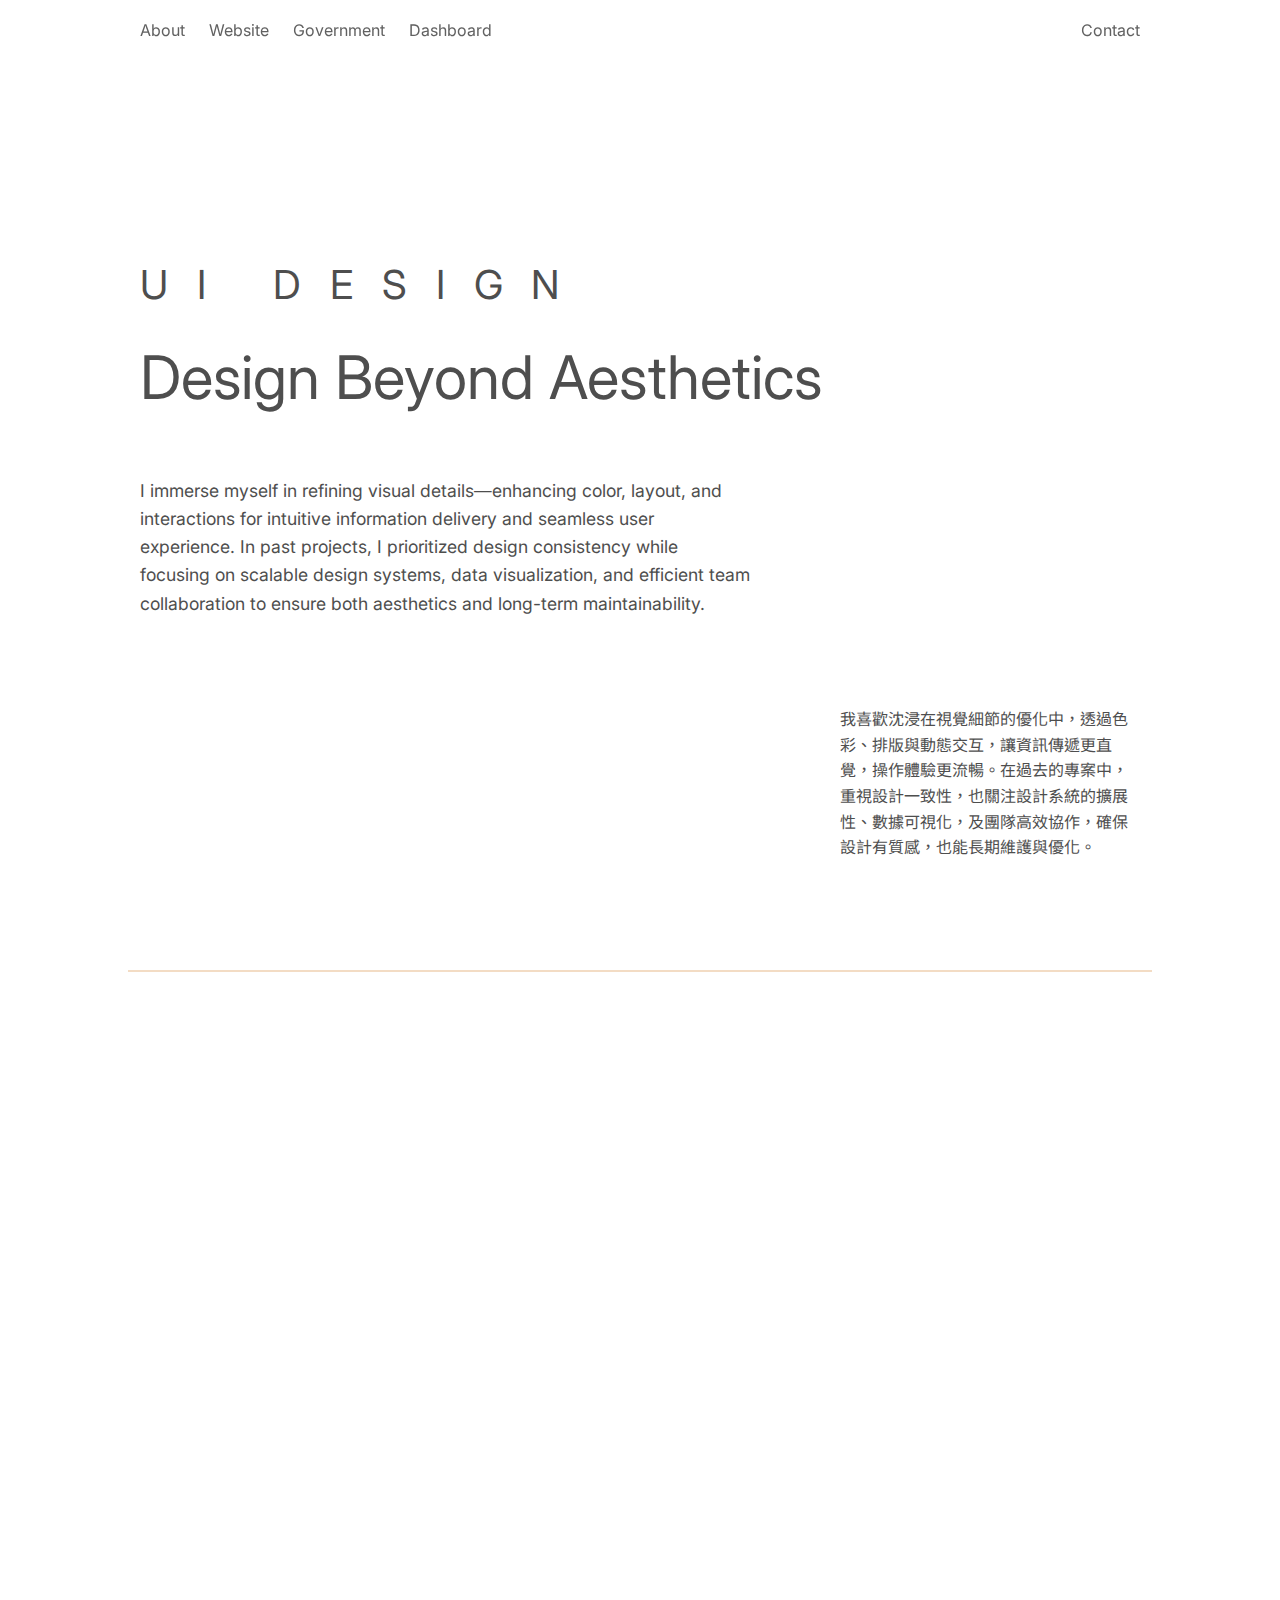
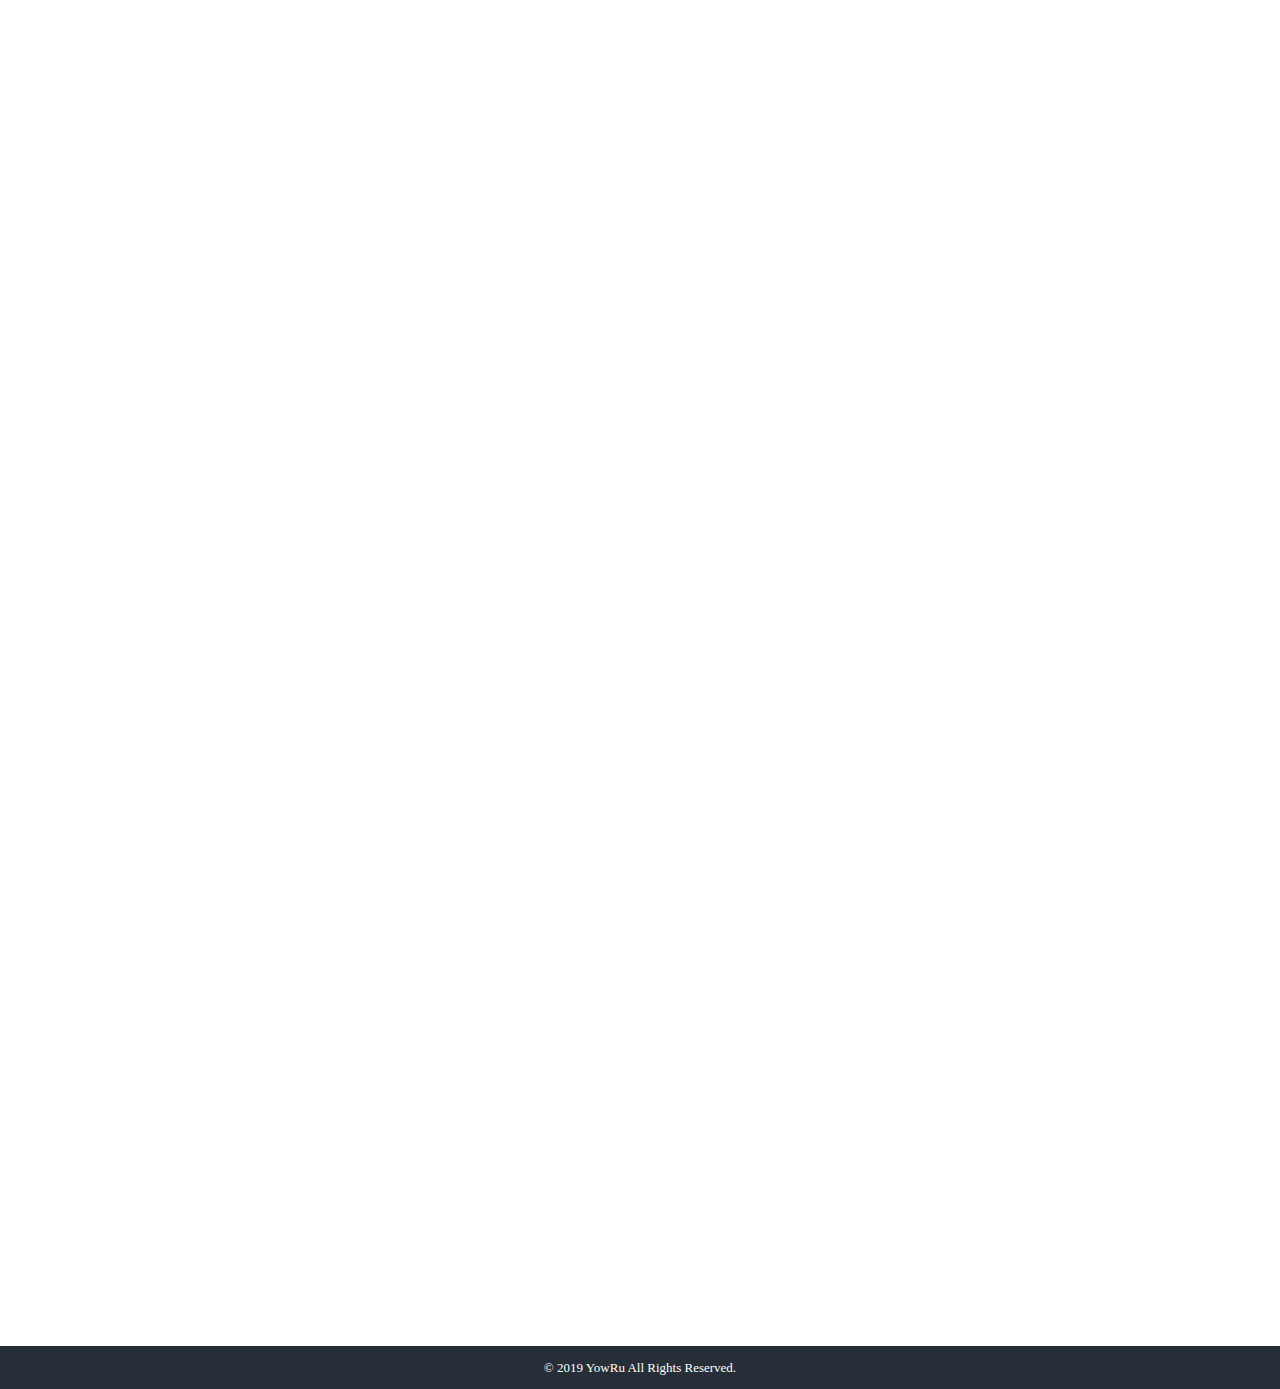
==== index.html @ 070c3e2a "Add files via upload" ====
<!DOCTYPE html>
<html lang="en">
<head>
    <meta charset="UTF-8">
    <meta name="viewport" content="width=device-width, minimum-scale=1.0, maximum-scale=1.0, user-scalable=no" />
    <meta name="description" content="設計不只是美感，而是體驗的延伸。專注UIUX設計、資訊視覺化與設計系統，透過細節打造沉穩而靈活的數位體驗。" />
    <script src="js/jquery-1.8.3.min.js"></script>
    <script src="js/loading.js"></script>
    <script src="js/aos/dist/aos.js"></script>
    <link rel="preconnect" href="https://fonts.googleapis.com">
    <link rel="preconnect" href="https://fonts.gstatic.com" crossorigin>
    <link href="https://fonts.googleapis.com/css2?family=Inter:ital,opsz,wght@0,14..32,100..900;1,14..32,100..900&display=swap" rel="stylesheet">
    <link href="https://fonts.googleapis.com/css2?family=Inter:ital,opsz,wght@0,14..32,100..900;1,14..32,100..900&family=Noto+Sans+TC:wght@100..900&family=Noto+Sans:ital,wght@0,100..900;1,100..900&display=swap" rel="stylesheet">
    <link rel="shortcut icon" href="img/favicon.ico" type="image/x-icon" />
    <link rel="stylesheet" href="js/aos/dist/aos.css" type="text/css">
    <link rel="stylesheet" href="css/layout.css" type="text/css">
    <title>YowRu's Collection</title>
</head>
<body>
    <header></header>
    <div id="main">
        <div id="about">
            <div class="en">
                <div class="top">
                    <p class="width top" data-aos="fade-right">UI DESIGN</p>
                    <p class="title"data-aos="fade-right" data-aos-delay="500">Design Beyond Aesthetics</p>
                </div>
                <p class="text"data-aos="fade-right" data-aos-delay="1000">I immerse myself in refining visual details—enhancing color, layout, and interactions for intuitive information delivery and seamless user experience. In past projects, I prioritized design consistency while focusing on scalable design systems, data visualization, and efficient team collaboration to ensure both aesthetics and long-term maintainability.</p>
            </div>
            <p class="cn"data-aos="fade-left" data-aos-delay="1000">
                我喜歡沈浸在視覺細節的優化中，透過色彩、排版與動態交互，讓資訊傳遞更直覺，操作體驗更流暢。在過去的專案中，重視設計一致性，也關注設計系統的擴展性、數據可視化，及團隊高效協作，確保設計有質感，也能長期維護與優化。
            </p>
        </div>
        <div class="r website" id="website">
            <p class="width" data-aos="fade-right">Website</p>
            <div class="flex">
                <a class="content" href="https://chain-star-dev.jklkjnqscc.com/en-US" target="_blank" data-aos="fade-up">
                    <div class="img"></div>
                      <p class="btn">ChainStar</p>
                </a>
              <a class="content " href="https://yowru.github.io/LCYGroup/" target="_blank" data-aos="fade-up">
                  <div class="img"></div>
                  <p class="btn">LCY Group</p>
              </a>
              <a class="content " href="https://yowru.github.io/55688/" target="_blank"data-aos="fade-up">
                  <div class="img"> </div>
                  <p class="btn">55688</p>
              </a>
              <a class="content " href="https://yowru.github.io/DoingArts/" target="_blank"data-aos="fade-up">
                <div class="img"></div>
                <p class="btn cn">多音藝術</p>
              </a>
              <a class="content " href="https://yowru.github.io/beautyShow/" target="_blank"data-aos="fade-up">
                <div class="img"></div>
                <p class="btn cn">美容展</p>
              </a>
              <a class="content " href="https://yowru.github.io/digital1/" target="_blank"data-aos="fade-up">
                <div class="img"></div>
                <p class="btn cn">聚聯行銷</p>
              </a>
              <a class="content " href="https://yowru.github.io/Kinvest/" target="_blank"data-aos="fade-up">
                <div class="img"></div>
                <p class="btn cn">高投國際</p>
              </a>
              <a class="content " href="https://yowru.github.io/GlobalCapitalGroup/" target="_blank"data-aos="fade-up">
                <div class="img"></div>
                <p class="btn cn">環球資本</p>
             </a>
             <a class="content " href="https://yowru.github.io/Jintai/" target="_blank"data-aos="fade-up">
                <div class="img"></div>
                <p class="btn cn">金泰資產</p>
             </a>
            </div>
        </div>
        <div class="r government" id="government">
            <p class="width right"data-aos="fade-left" >Government</p>
            <div class="flex flex1" data-aos="fade-up">
                <a class="content ">
                    <div class="img"></div>
                 </a>
                 <a class="content " href="https://yowru.github.io/labor/" target="_blank">
                    <div class="img"></div>
                 </a>
             </div>
             <div class="flex flex2" data-aos="fade-up">
                <a class="content " href="https://yowru.github.io/land/" target="_blank">
                    <div class="img"></div>
                 </a>
                 <a class="content " href="https://yowru.github.io/erp/" target="_blank">
                    <div class="img"></div>
                 </a>
                 <a class="content " href="https://yowru.github.io/SAB/" target="_blank">
                    <div class="img"></div>
                 </a>
             </div>
        </div>
        <div class="r dashboard" id="dashboard">
            <p class="width"data-aos="fade-right" >dashboard</p>
            <div class="flex flex1">
                <a class="content width60"data-aos="fade-right">
                    <div class="img"></div>
                 </a>
                 <a class="content width40" data-aos="fade-left">
                    <div class="img"></div>
                 </a>
             </div>
             <div class="flex flex2" >
                <a class="content width40" data-aos="fade-right">
                    <div class="img"></div>
                 </a>
                 <a class="content width60"data-aos="fade-left" >
                    <div class="img"></div>
                 </a>
             </div>
        </div>
        <div class="r" id="contact" data-aos="fade-up">
            <div class="flexWp">
                <div class="top">
                    <p class="title">Talk to me</p>
                    <p class="cn">設計不只是按鈕和排版，創造流暢的體驗，從一場好對話開始</p>
                </div>
                <div class="flex">
                    <img src="img/mail.svg" alt="">
                    <p>apple3221213@gmail.com</p>
                </div>
            </div>
        </div>
    </div>
    <footer></footer>
    <script>
      
     AOS.init({
             easing: 'easeInOutQuad',
             duration: '1500',
             once: false ,
         });
 </script> 
</body>
</html>
---- css/layout.css ----
* {
    padding: 0;
    margin: 0;
}

body {
    margin: 0;
    padding: 0;
    font-family: "Inter", serif;
    position: relative;
    background: url('../img/bg.png') no-repeat center;
    background-size: cover;
    color: #4E4E4E;
}


body .cn{
    font-family: "Noto Sans TC", serif;
}

/*header*/
header {
    width: 100%;
    text-align: center;
    background: transparent;
    position: fixed;
    top: 0;
    z-index: 3;
}
header.scroll{
    background: rgba(226, 206, 180, 0.85);
}
header .wp {
    max-width: 1440px;
    margin: 0 auto;
    width: 100%;
    height: 60px;
    margin: 0 auto;
    display: flex;
    justify-content: space-between;
    align-items: center;
    position: relative;
    padding: 0 140px;
    box-sizing: border-box;
}

header h1 {
    display: none;
    height: 40px;
    font-size: 1rem;
    background-color: #fff;
    color: transparent;
}

header .wp img {
    width: auto;
    height: 70px;
    background-size: contain;
    position: absolute;
    top: 3px;
    left: 5%;
}

header .up {
    width: 100%;
    display: flex;
    align-items: center;
    justify-content: space-between;
}

header .up a {
    color: #616161;
    text-decoration: none;
    display: inline-block;
    width: auto;
    
}

header .up .left a{
    margin-right: 20px;
}
header .up a:hover {
    color: #616161;/*#814723;*/
}

header .up span {
    color: #fff;
}

header .menu, header nav {
    display: none;
}

header .menu {
    position: fixed;
    top: 79px;
    left: 0;
    width: 100%;
    z-index: 3;
    flex-direction: column;
    justify-content: center;
    align-items: center;
}

header .menu a {
    display: block;
    width: 100%;
    font-size: 1rem;
    color: #444;
    background-color: #E2CEB4;
    text-decoration: none;
    flex: 1;
}

header nav {
    width: 30px;
    height: 40px;
    cursor: pointer;
    display: none;
    position: absolute;
    right: 15px;
    top: 7px;
}

header nav span {
    position: absolute;
    display: block;
    width: 25px;
    height: 2px;
    background-color: #444;
    -webkit-transition: all .3s ease 0s;
    transition: all .3s ease 0s;
}

header nav span:nth-of-type(1) {
    top: 6px;
}

header nav span:nth-of-type(2) {
    top: 16px;
}

header nav span:nth-of-type(3) {
    top: 26px;
}

header nav.menuOpen span:nth-of-type(1) {
    top: 12px;
    transform: rotate(45deg);
    -webkit-transform: rotate(45deg)
}

header nav.menuOpen span:nth-of-type(2) {
    width: 0;
    right: 0
}

header nav.menuOpen span:nth-of-type(3) {
    top: 12px;
    transform: rotate(-45deg);
    -webkit-transform: rotate(-45deg)
}

header .bg {
    width: 100%;
    position: absolute;
    top: 0;
    left: 0;
    z-index: 2;
    display: none;
}

/*main*/
#main {
    margin-top: 80px;
    width: 100%;
    padding: 40px 0;
}

#main .wp {
    width: 100%;
    margin: 80px auto 0;
}
.btn{
    display: block;
    width: 100px;
    line-height: 2rem;
    text-align: center;
    margin: 5px auto;
    color: #515151;
    font-size: 1rem;
    text-decoration: none;
    padding: 0 5px;
    transition: all 1s;
}
#about{
    max-width: 1440px;
    margin:0 auto;
    width: 100%;
    padding: 140px;
    display: flex;
    justify-content: space-between;
    align-items: flex-end;
    padding-bottom:140px;
    box-sizing: border-box;
}

p.width{
    font-size: 2.75rem;
    letter-spacing: 1.8rem; 
}
p.width.right{
    text-align: right;
}
p.title{
    font-size: 3.75rem;
    line-height: 1.6; 
    margin-top:20px;
}

p.text{
    font-size: 1.1rem;
    line-height: 1.6; 
    width: 612px;
    margin-top: 52px;
}

p.cn{
    font-size:1rem;
    line-height: 1.6rem;
}
 
#about p.cn{
    width: 30%;
}

.en{
    padding-bottom: 152px;
    width: 70%;
}


/*作品區*/
#main>.r{
margin-top: 60px;
padding:140px 140px 0;
    box-sizing: border-box;
}

#main>.r{
    max-width:1440px;
    width: 100%;
    margin:60px auto 0 ;
}
#main>.r.website{
    border-top:2px solid #F3DCC4;
    max-width: 1160px;
    padding: 140px 0 0;
}
#main>.r .width{
    margin-bottom: 68px;
}
.flex{
    display: flex;
    flex-wrap: wrap;
    justify-content: left;
    align-items: center;
} 

.flex .content{
    display: block;
    max-width: 258px;
    width: 100%;
    height: auto;
    margin: 1%;
    background: rgba(255, 255, 255, 0.47);
    text-align: center;
    text-decoration: none;
}
.flex .content .img{
    width: 100%;
    height: 230px;
    object-fit: cover;}

.website .flex .content:nth-child(1) .img{
    background: url('../img/web/chainStar.png') no-repeat center;
    background-size: cover;
}
.website .flex .content:nth-child(2) .img{
    background: url('../img/web/LCY.png') no-repeat center;
    background-size: cover;
}
.website .flex .content:nth-child(3) .img{
    background: url('../img/web/55688.png') no-repeat center;
    background-size: cover;
}
.website .flex .content:nth-child(4) .img{
    background: url('../img/web/doing1.png') no-repeat center;
    background-size: cover;
}
.website .flex .content:nth-child(5) .img{
    background: url('../img/web/beauty2.png') no-repeat center;
    background-size: cover;
}
.website .flex .content:nth-child(6) .img{
    background: url('../img/web/digital.jpg') no-repeat center;
    background-size: cover;
}
.website .flex .content:nth-child(7) .img{
    background: url('../img/web/Kinvest.png') no-repeat center;
    background-size: cover;
}
.website .flex .content:nth-child(8) .img{
    background: url('../img/web/global.png') no-repeat center;
    background-size: cover;
}
.website .flex .content:nth-child(9) .img{
    background: url('../img/web/Jintai.png') no-repeat center;
    background-size: cover;
}

.government .flex.flex1 .content:nth-child(1) .img{
    background: url('../img/web/2.png') no-repeat center;
    background-size: cover;
}
.government .flex.flex1 .content:nth-child(2) .img{
    background: url('../img/web/labor.png') no-repeat center;
    background-size: cover;
}
.government .flex.flex2 .content:nth-child(1) .img{
    background: url('../img/web/land.png') no-repeat center;
    background-size: cover;
}
.government .flex.flex2 .content:nth-child(2) .img{
    background: url('../img/web/erp.png') no-repeat center;
    background-size: cover;
}
.government .flex.flex2 .content:nth-child(3) .img{
    background: url('../img/web/SAB.png') no-repeat center;
    background-size: cover;
}
.government .flex.flex1 {
    justify-content:space-between;
    
}
.government .flex.flex1 .content{
width: 48%;
max-width: none;
}
.government .flex.flex2 .content{
    width: 31%;
    max-width: none;
    }
    .dashboard .flex{flex-wrap: nowrap;}
    .dashboard .flex.flex1 .content:nth-child(1) .img{
        background: url('../img/web/cms.png') no-repeat center;
        background-size: cover;
    }
    .dashboard .flex.flex1 .content:nth-child(2) .img{
        background: url('../img/web/dashboard.png') no-repeat center;
        background-size: cover;
    }
    .dashboard .flex.flex2 .content:nth-child(1) .img{
        background: url('../img/web/cisco.png') no-repeat center;
        background-size: cover;
    }
    .dashboard .flex.flex2 .content:nth-child(2) .img{
        background: url('../img/web/benz.png') no-repeat center;
        background-size: cover;
    }
    .dashboard .content.width60{
        width: 58%;
        max-width: none;
        }
        .dashboard .content.width40{
            width: 40%;
            max-width: none;
            }

 .flexWp{
    background: #262E37;
    display: flex;
    flex-direction: column;
    justify-content: center;
    align-items: center;
    padding: 88px 0;
    width: 100%;
    max-width: 600px;
    margin: 0 auto;
    box-sizing: border-box;
    border-radius: 24px;
 }           
 .flexWp .top{margin-bottom: 60px;}
 .flexWp .top .title{
    font-size:3rem ;
    text-align: center;
    color: #fff;
 }
 .flexWp .top .cn,
 .flexWp .flex p{
    font-size: 1rem;
    color: #fff;
 }
 .flexWp .flex{
    display: flex;
    justify-content: center;
    align-items: center;
 }
 .flexWp .flex img{margin-right:12px ;}
 .flexWp .flex p{font-weight: 100;}
/*footer*/
footer {
    text-align: center;
    font-family: 'Cookie';
    background-color: #262E37;
    color: white;
    font-size: 13px;
    line-height: 13px;
    padding: 15px 0;
    margin-top: 200px;
}

@media (max-width: 1440px) {
    #about{
        position: relative;
    }
    
    #about p.cn {
        max-width: 300px;
        width: 100%;
        position: absolute;
        bottom: 50px;
        right: 140px;
    }
    #main>.r.website {
        width: 80%;
    }
    p.width {
        font-size: 2.5rem;}
}
@media (max-width: 960px) {
    #main{        padding-top: 20px;
        margin-top: 0;}
    #about p.cn {
        max-width: 400px;
        bottom: 80px;
    }
    p.text{max-width: none;width: auto;}
}
@media (max-width:1080px) {
    .government .flex.flex2 .content {
        width: 48%;}
}
@media (max-width: 930px) {
    p.width{font-size: 2rem;}
    p.title{font-size: 3rem;}
    p.text{font-size: 1rem;}
    #about{flex-direction: column;
        justify-content:center;
        align-items: flex-start;
    }
    #about p.cn {
        position: relative;
        max-width: none;
        right: auto;
        bottom: auto;
    width: 100%;
    }
    .en {
        width: 100%;
        padding-bottom: 20px;
    }
    p.width {
        letter-spacing: 1.2rem;
    }
}

@media(max-width:790px) {
    header .wp img {
        margin-top: 30px;
        padding-right: 20px;
        position: relative;
        left: 35%;
    }

    header nav {
        display: block;
    }

    header .up {
        display: none;
    }

    header h1 {
        margin: 0 auto;
    }

    body {
        position: relative;
    }

    header {
        position: fixed;
        top: 0;
        z-index: 3;
    }
    #about{padding: 120px 100px;}
    .flex .content{width: 48%;}
    #main>.r .width {margin-bottom: 36px;}
    .flex .content .img {height: 200px;}
    .government .flex.flex1 .content,
    .government .flex.flex2 .content{
        width: 80%;margin: 2%;
    }
    .government .flex.flex1,
    .government .flex.flex2  {
        justify-content: flex-end;
    }
    #main>.r{margin-top: 40px;padding: 120px 100px 0;}
    .flex .content{margin: 2%;}
    .dashboard .content.width60,
    .dashboard .content.width40{width: 80%;}
    .dashboard .content .img,
    .government .content .img {
        height: 250px;
    }
    .dashboard .flex{flex-wrap: wrap;}
    .flexWp{max-width: none;}
    #main #contact{
        padding: 120px 40px 0;
    }
    .flexWp .top .cn{font-size: 0.8rem;}
}

@media(max-width:630px) {
    #main .wp {
        margin: 20px auto 40px;
    }
    #about {
        padding: 120px 50px;
    }
    .flex .content {
        width: 80%;
        max-width: none;
    }
    .flex .content .img {
        height: 300px;
    }
    .government .flex.flex1 .content,
    .government .flex.flex2 .content,
    .dashboard .content.width60, 
    .dashboard .content.width40{
        width: 90%;margin: 2%;
    }
    #main>.r{padding: 120px 60px 0;}
    .flexWp{padding: 68px 0;}
}

@media(max-width:580px) {
    #main>.r{margin-top: 0;}
    #main>.r.website{padding-top: 100px;}
    #main>.r{padding: 120px 50px 0;}
    #main #contact{padding: 120px 30px 0;}
    .flexWp .top .title{font-size: 2rem;}
}

@media(max-width:500px) {
    .flex .content {
        width: 90%;}
        .flex .content .img {
            height: 250px;
        }
        .government .flex.flex1 .content,
    .government .flex.flex2 .content,
    .dashboard .content.width60, 
    .dashboard .content.width40{
        width: 100%;margin: 2%;
    }
    .flexWp .top .cn {
        width: 245px;
        text-align: center;
    }
}

@media(max-width:430px) {
   
    #about {
        padding: 100px 20px;
    }
    p.title {
        font-size: 2rem;
    }
    p.width.top{
        font-size: 1.1rem;
    }
    p.width {
        letter-spacing: 0.9rem;
    }
    #website{margin-top: 0;}
    #main>.r {
        padding: 100px 50px 0;
    }
   
}
@media(max-width:414px) {
    #main>.r {
        padding: 100px 28px 0;
    }
    #main>.r.website {
        width: 93%;
    }
}
@media(max-width:375px) {
    #about {
        padding: 40px 20px 60px;
    }
    p.text{margin-top: 22px;}
    #main>.r.website{padding: 100px 0 0;}
    #main #contact {
        padding: 120px 12px 0;
    }
    footer{margin-top: 120px;}
}

@media(max-width:350px) {
    p.width {
        letter-spacing: 0.7rem;
    }
    .flex .content .img {
        height: 200px;
    }
}

@media(max-width:320px) {
  
}
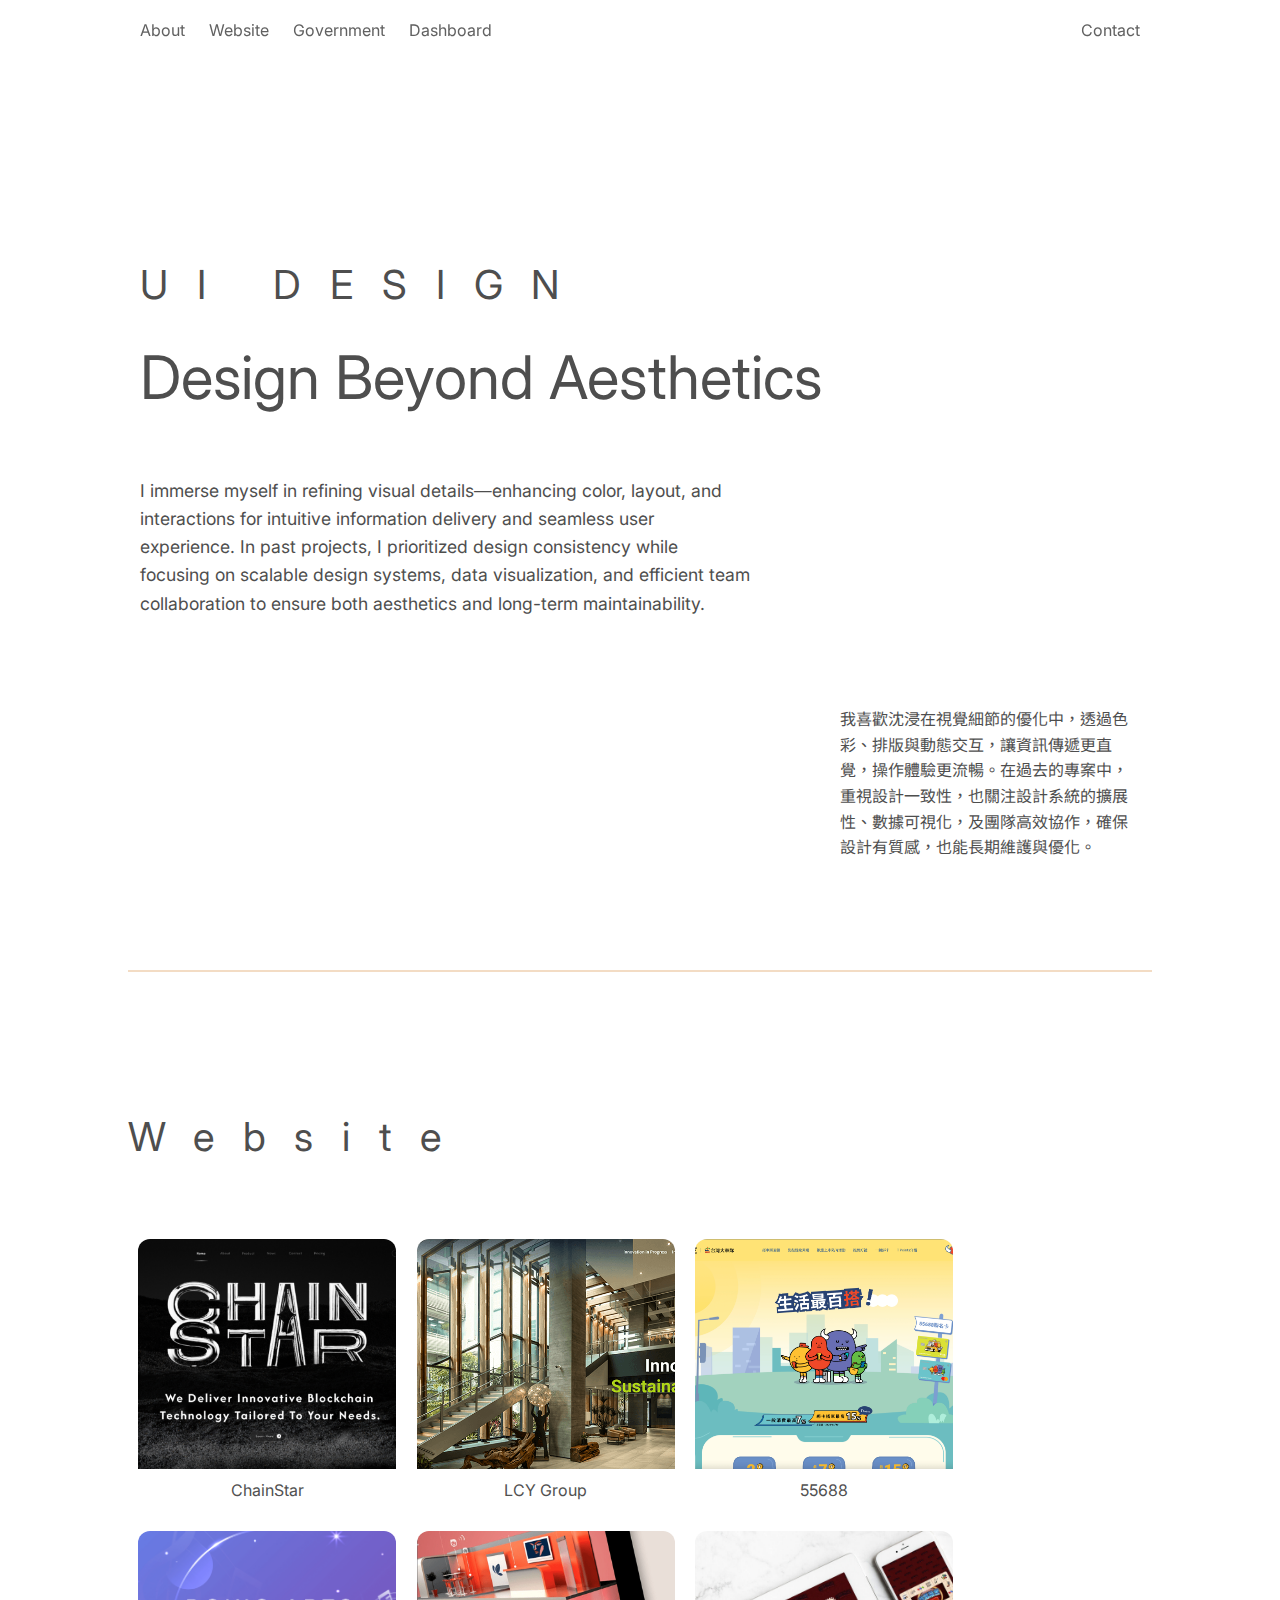
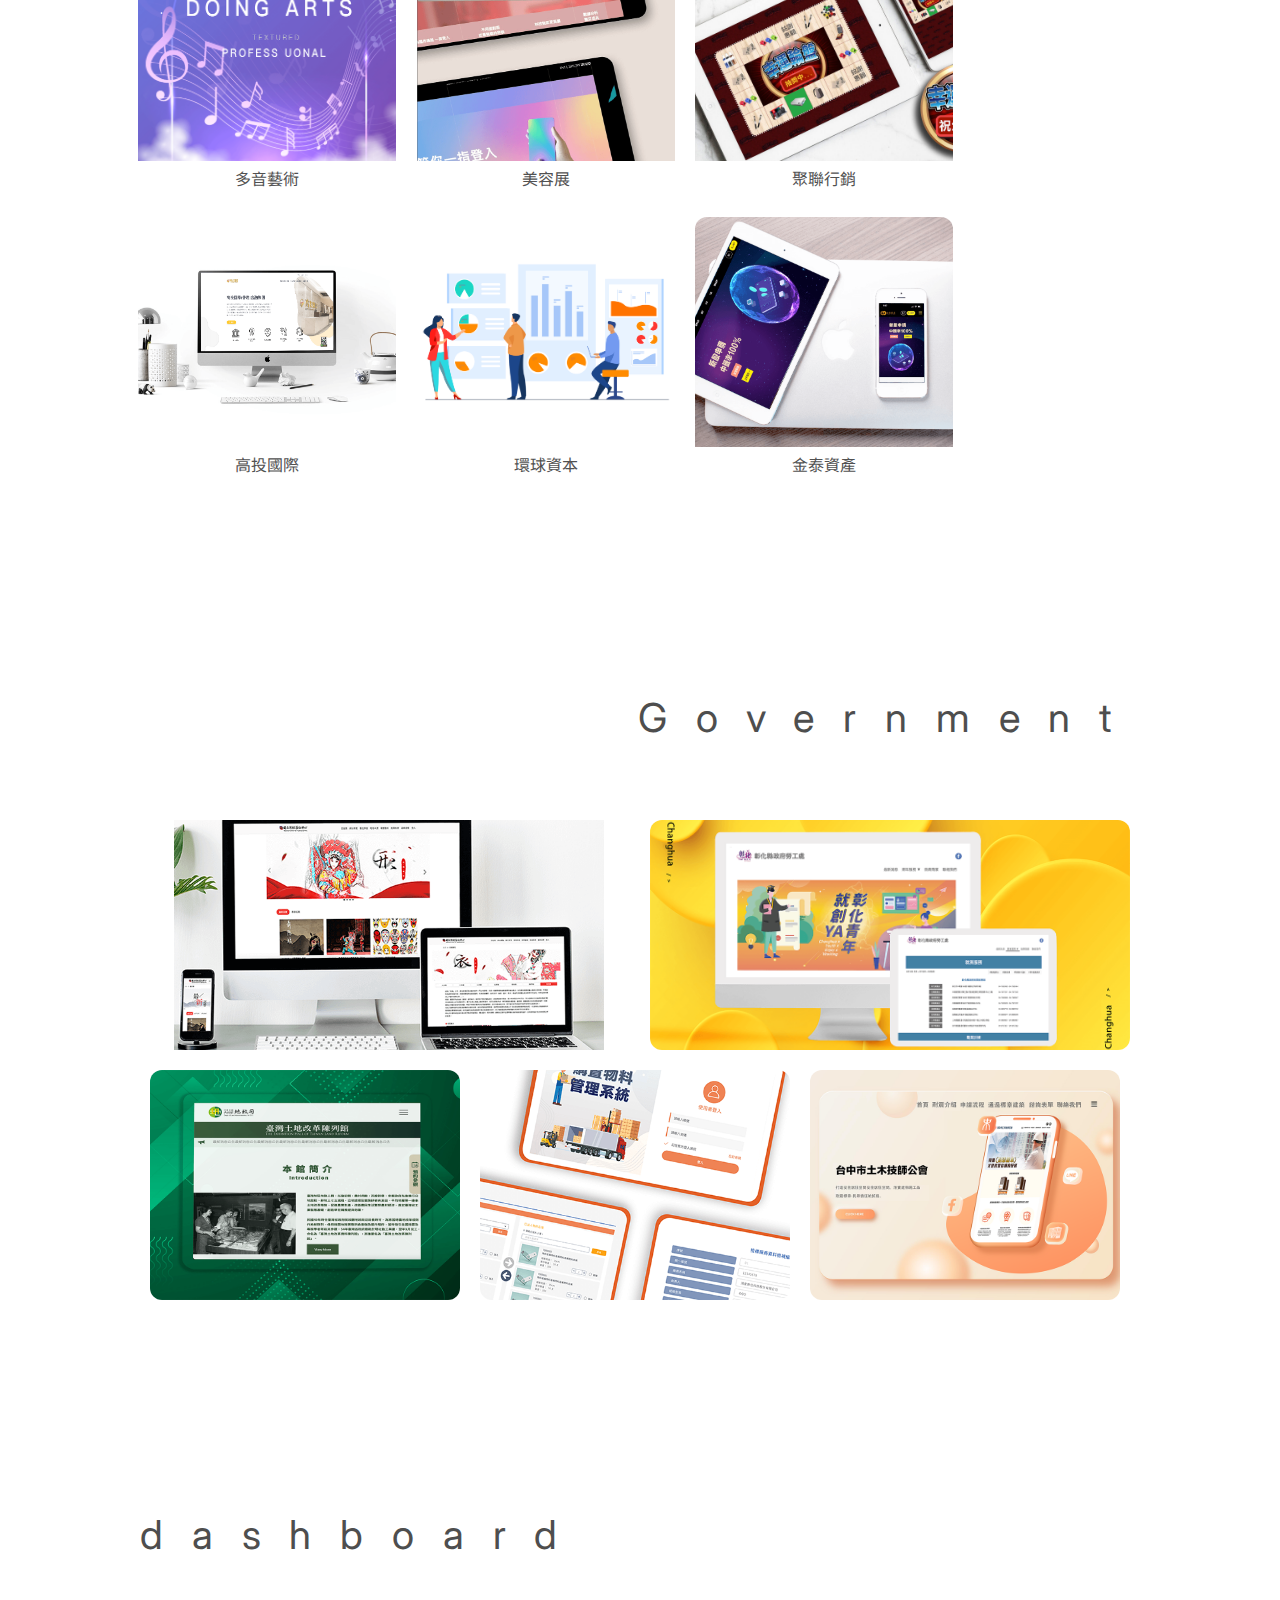
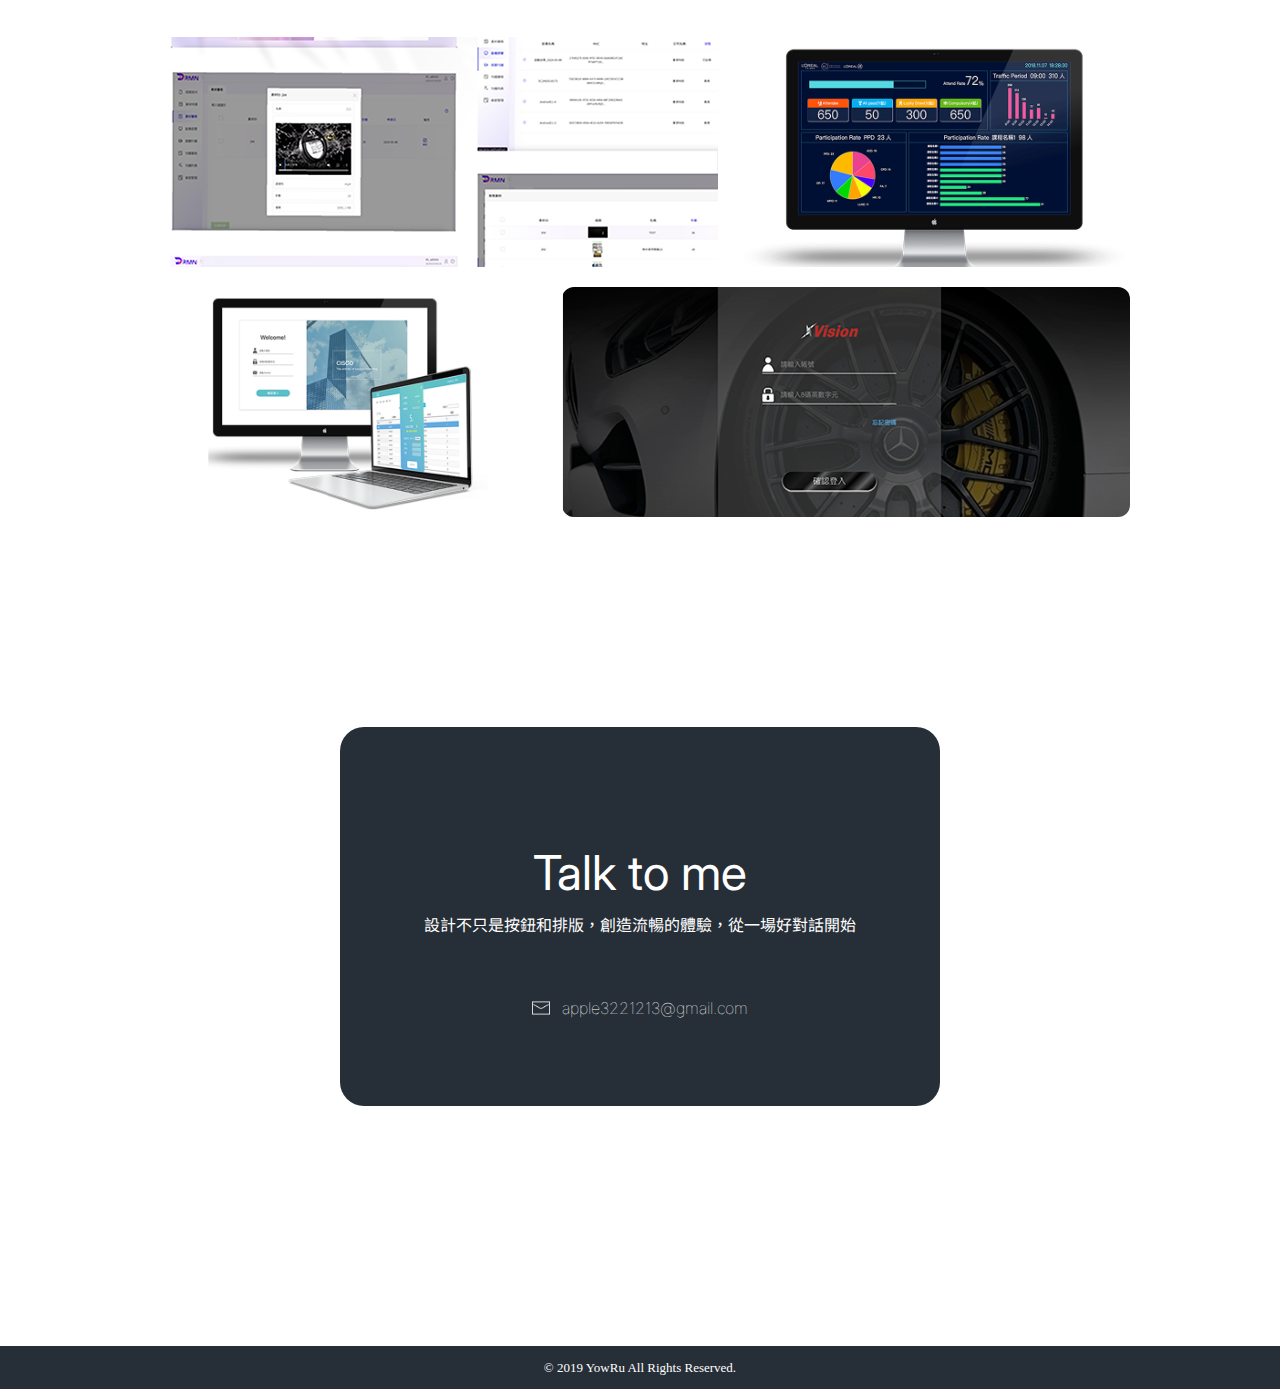
==== commit 7f34f8f0: "Update index.html" ====
--- a/index.html
+++ b/index.html
@@ -6,13 +6,12 @@
     <meta name="description" content="設計不只是美感，而是體驗的延伸。專注UIUX設計、資訊視覺化與設計系統，透過細節打造沉穩而靈活的數位體驗。" />
     <script src="js/jquery-1.8.3.min.js"></script>
     <script src="js/loading.js"></script>
-    <script src="js/aos/dist/aos.js"></script>
+    <script src="https://unpkg.com/aos@latest/dist/aos.js"></script>
     <link rel="preconnect" href="https://fonts.googleapis.com">
     <link rel="preconnect" href="https://fonts.gstatic.com" crossorigin>
     <link href="https://fonts.googleapis.com/css2?family=Inter:ital,opsz,wght@0,14..32,100..900;1,14..32,100..900&display=swap" rel="stylesheet">
     <link href="https://fonts.googleapis.com/css2?family=Inter:ital,opsz,wght@0,14..32,100..900;1,14..32,100..900&family=Noto+Sans+TC:wght@100..900&family=Noto+Sans:ital,wght@0,100..900;1,100..900&display=swap" rel="stylesheet">
     <link rel="shortcut icon" href="img/favicon.ico" type="image/x-icon" />
-    <link rel="stylesheet" href="js/aos/dist/aos.css" type="text/css">
     <link rel="stylesheet" href="css/layout.css" type="text/css">
     <title>YowRu's Collection</title>
 </head>
--- a/css/layout.css
+++ b/css/layout.css
@@ -93,7 +93,7 @@
 
 header .menu {
     position: fixed;
-    top: 79px;
+    top: 60px;
     left: 0;
     width: 100%;
     z-index: 3;
@@ -276,11 +276,18 @@
     background: rgba(255, 255, 255, 0.47);
     text-align: center;
     text-decoration: none;
+    border-radius: 12px;
 }
 .flex .content .img{
     width: 100%;
     height: 230px;
-    object-fit: cover;}
+    object-fit: cover;
+    border-radius: 12px;
+}
+#main>.r.website .img{
+        border-bottom-left-radius: 0;
+    border-bottom-right-radius: 0;
+}
 
 .website .flex .content:nth-child(1) .img{
     background: url('../img/web/chainStar.png') no-repeat center;
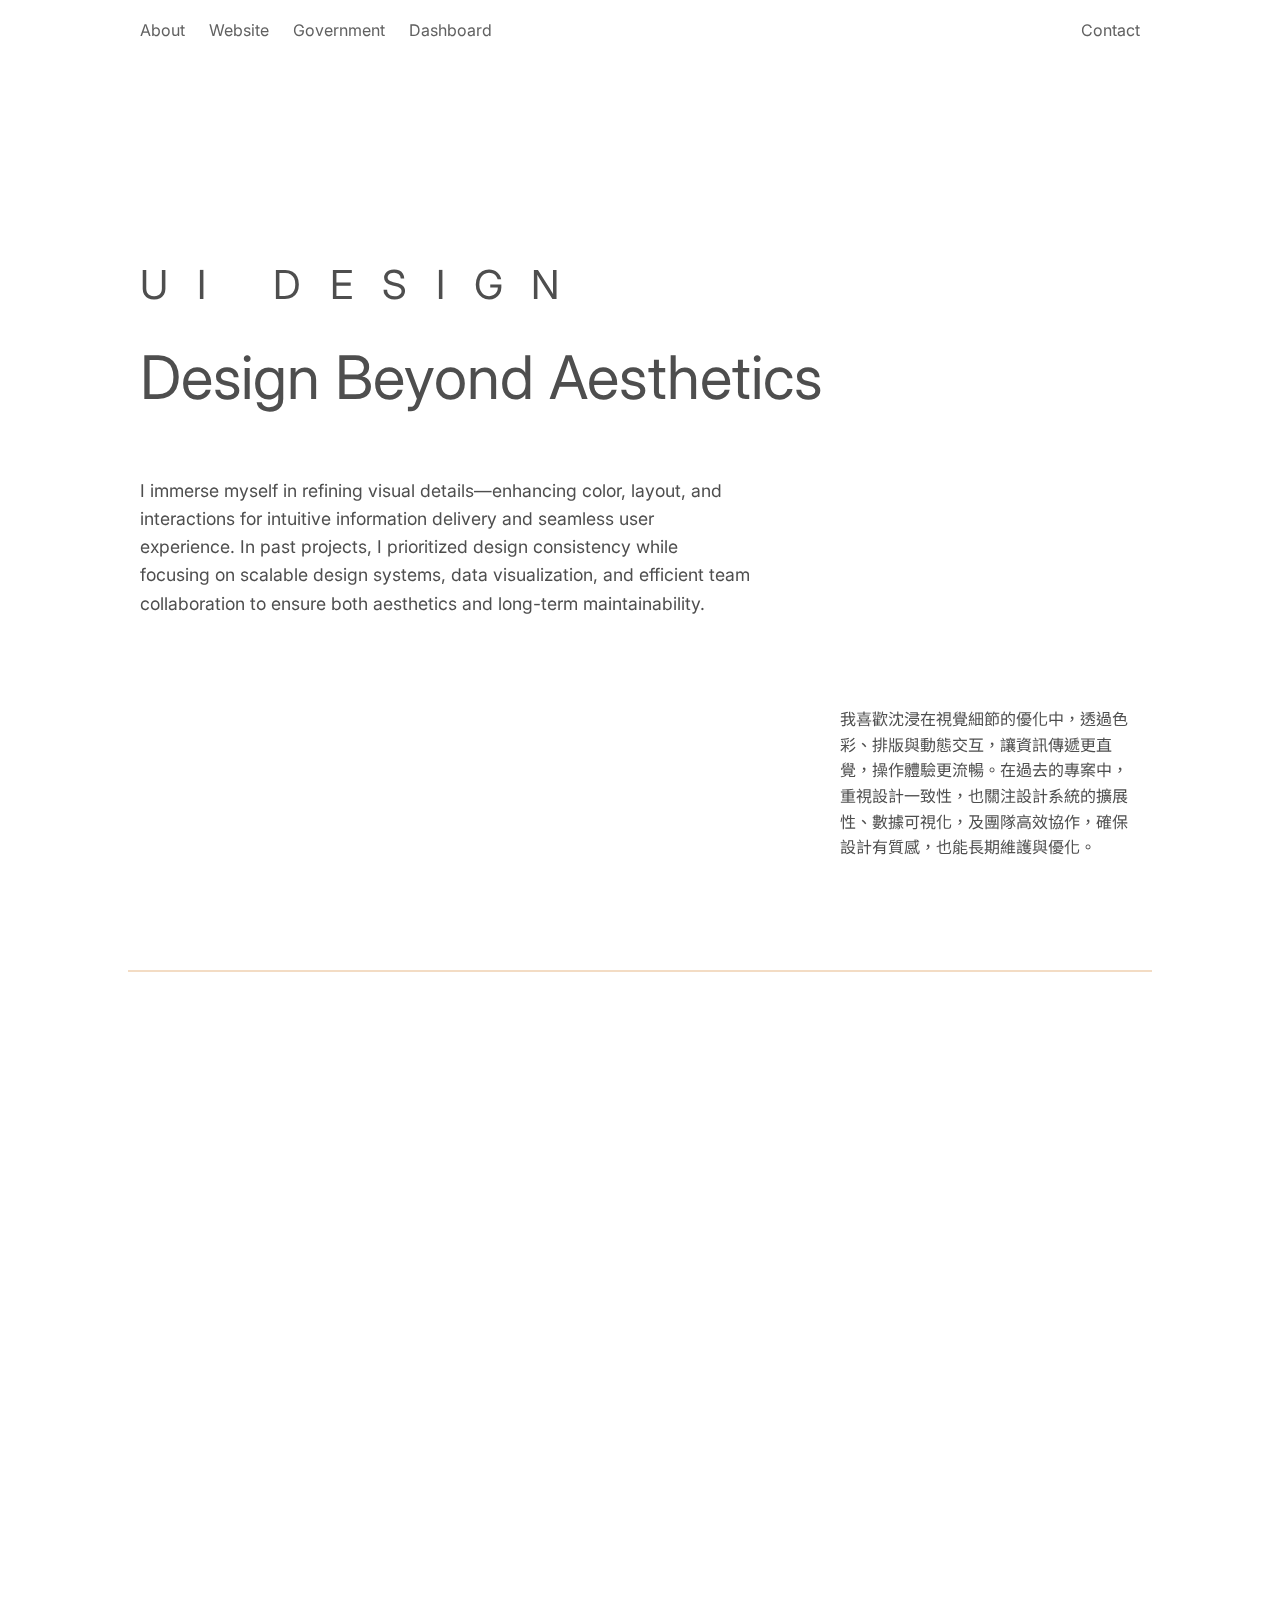
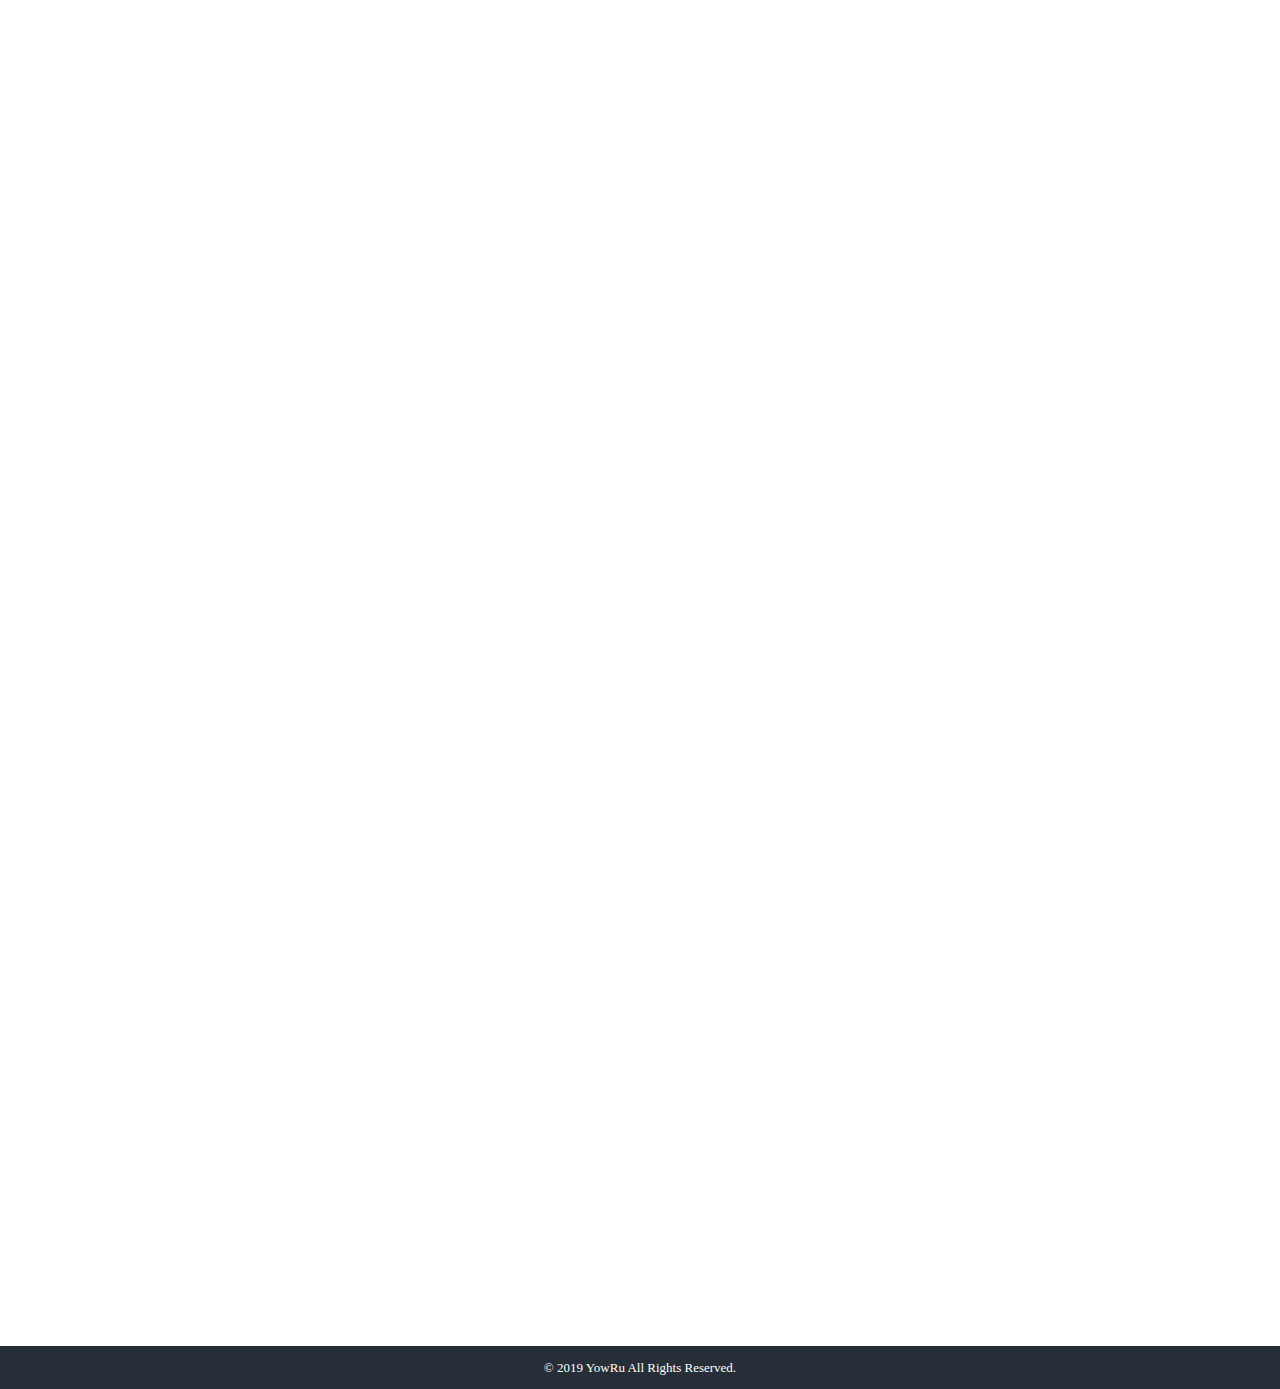
==== commit 434c55b0: "Update index.html" ====
--- a/index.html
+++ b/index.html
@@ -12,6 +12,8 @@
     <link href="https://fonts.googleapis.com/css2?family=Inter:ital,opsz,wght@0,14..32,100..900;1,14..32,100..900&display=swap" rel="stylesheet">
     <link href="https://fonts.googleapis.com/css2?family=Inter:ital,opsz,wght@0,14..32,100..900;1,14..32,100..900&family=Noto+Sans+TC:wght@100..900&family=Noto+Sans:ital,wght@0,100..900;1,100..900&display=swap" rel="stylesheet">
     <link rel="shortcut icon" href="img/favicon.ico" type="image/x-icon" />
+    <link href="https://fonts.googleapis.com/css2?family=Inter:ital,opsz,wght@0,14..32,100..900;1,14..32,100..900&family=Noto+Sans+TC:wght@100..900&family=Noto+Sans:ital,wght@0,100..900;1,100..900&family=Roboto+Serif:ital,opsz,wght@0,8..144,100..900;1,8..144,100..900&display=swap" rel="stylesheet">
+    <link rel="stylesheet" href="https://unpkg.com/aos@latest/dist/aos.css" />
     <link rel="stylesheet" href="css/layout.css" type="text/css">
     <title>YowRu's Collection</title>
 </head>
--- a/css/layout.css
+++ b/css/layout.css
@@ -8,7 +8,7 @@
     padding: 0;
     font-family: "Inter", serif;
     position: relative;
-    background: url('../img/bg.png') no-repeat center;
+    background: url('../img/bg.png') no-repeat top center;
     background-size: cover;
     color: #4E4E4E;
 }
@@ -28,7 +28,7 @@
     z-index: 3;
 }
 header.scroll{
-    background: rgba(226, 206, 180, 0.85);
+    background: rgba(212, 189, 165, .8);
 }
 header .wp {
     max-width: 1440px;
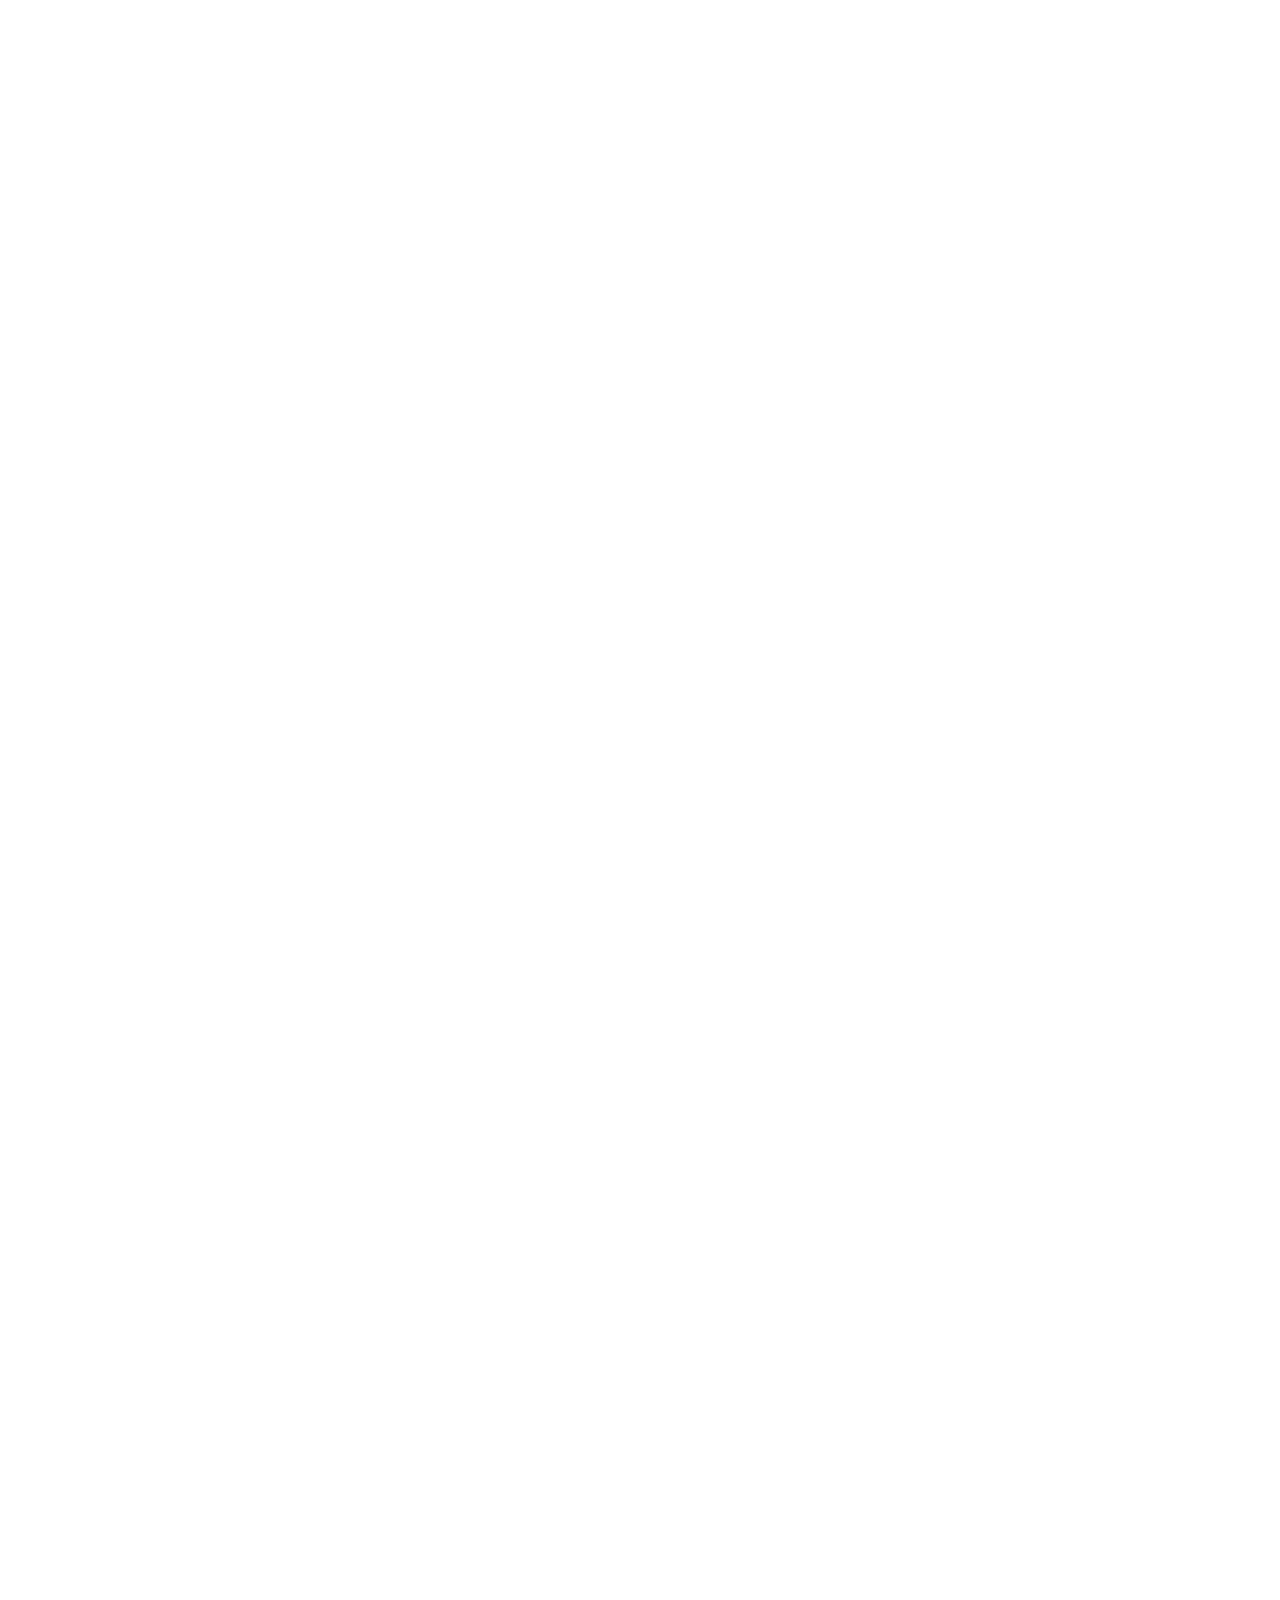
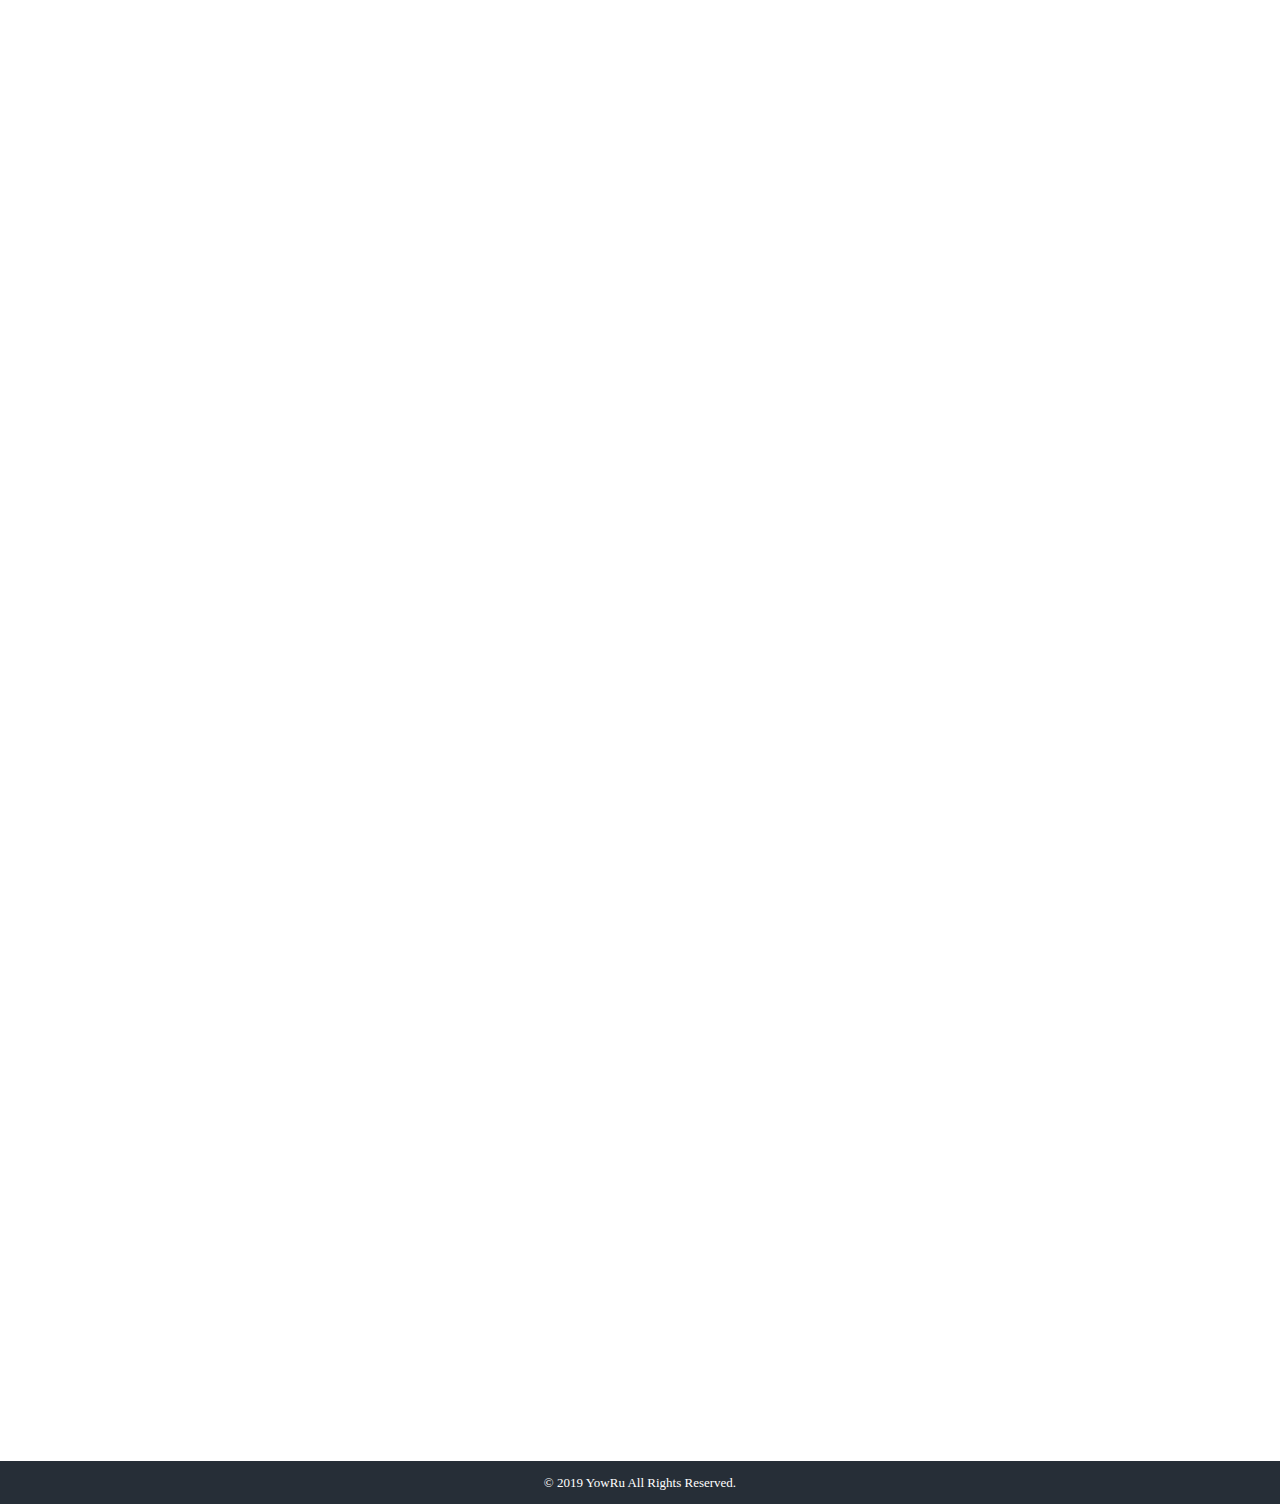
==== commit f4d02e88: "Update index.html" ====
--- a/index.html
+++ b/index.html
@@ -13,6 +13,7 @@
     <link href="https://fonts.googleapis.com/css2?family=Inter:ital,opsz,wght@0,14..32,100..900;1,14..32,100..900&family=Noto+Sans+TC:wght@100..900&family=Noto+Sans:ital,wght@0,100..900;1,100..900&display=swap" rel="stylesheet">
     <link rel="shortcut icon" href="img/favicon.ico" type="image/x-icon" />
     <link href="https://fonts.googleapis.com/css2?family=Inter:ital,opsz,wght@0,14..32,100..900;1,14..32,100..900&family=Noto+Sans+TC:wght@100..900&family=Noto+Sans:ital,wght@0,100..900;1,100..900&family=Roboto+Serif:ital,opsz,wght@0,8..144,100..900;1,8..144,100..900&display=swap" rel="stylesheet">
+    <link href="https://fonts.googleapis.com/css2?family=Noto+Serif+SC:wght@200..900&display=swap" rel="stylesheet">
     <link rel="stylesheet" href="https://unpkg.com/aos@latest/dist/aos.css" />
     <link rel="stylesheet" href="css/layout.css" type="text/css">
     <title>YowRu's Collection</title>
--- a/css/layout.css
+++ b/css/layout.css
@@ -6,11 +6,12 @@
 body {
     margin: 0;
     padding: 0;
-    font-family: "Inter", serif;
+    font-family: "Roboto Serif", serif;
     position: relative;
     background: url('../img/bg.png') no-repeat top center;
     background-size: cover;
     color: #4E4E4E;
+    color: #fff;
 }
 
 
@@ -28,7 +29,10 @@
     z-index: 3;
 }
 header.scroll{
-    background: rgba(212, 189, 165, .8);
+    /* background: rgba(211, 176, 147, .8); */
+background: linear-gradient(to bottom,  #e0bfaa 0%,#cfa383d3 100%); /* W3C, IE10+, FF16+, Chrome26+, Opera12+, Safari7+ */
+
+
 }
 header .wp {
     max-width: 1440px;
@@ -70,10 +74,11 @@
 
 header .up a {
     color: #616161;
+    color: #fff;;
     text-decoration: none;
     display: inline-block;
     width: auto;
-    
+    font-family: "Inter", serif;
 }
 
 header .up .left a{
@@ -106,8 +111,8 @@
     display: block;
     width: 100%;
     font-size: 1rem;
-    color: #444;
-    background-color: #E2CEB4;
+    color: #fff;
+    background-color: #e0bfaa;
     text-decoration: none;
     flex: 1;
 }
@@ -127,9 +132,10 @@
     display: block;
     width: 25px;
     height: 2px;
-    background-color: #444;
+    background-color: #fff;
     -webkit-transition: all .3s ease 0s;
     transition: all .3s ease 0s;
+    border-radius: 1px;
 }
 
 header nav span:nth-of-type(1) {
@@ -166,8 +172,9 @@
     position: absolute;
     top: 0;
     left: 0;
-    z-index: 2;
+    z-index: -1;
     display: none;
+    background: #e0bfaa;
 }
 
 /*main*/
@@ -187,7 +194,7 @@
     line-height: 2rem;
     text-align: center;
     margin: 5px auto;
-    color: #515151;
+    color: #787878;
     font-size: 1rem;
     text-decoration: none;
     padding: 0 5px;
@@ -232,6 +239,7 @@
  
 #about p.cn{
     width: 30%;
+    font-family: "Noto Serif SC", serif;
 }
 
 .en{
@@ -253,7 +261,8 @@
     margin:60px auto 0 ;
 }
 #main>.r.website{
-    border-top:2px solid #F3DCC4;
+    /* border-top:2px solid #F3DCC4; */
+    border-top:1px solid #fff;
     max-width: 1160px;
     padding: 140px 0 0;
 }
@@ -265,6 +274,7 @@
     flex-wrap: wrap;
     justify-content: left;
     align-items: center;
+    font-family: 'Inter', sans-serif;
 } 
 
 .flex .content{
@@ -276,16 +286,16 @@
     background: rgba(255, 255, 255, 0.47);
     text-align: center;
     text-decoration: none;
-    border-radius: 12px;
+    border-radius: 6px;
 }
 .flex .content .img{
     width: 100%;
     height: 230px;
     object-fit: cover;
-    border-radius: 12px;
+    border-radius: 6px;
 }
 #main>.r.website .img{
-        border-bottom-left-radius: 0;
+    border-bottom-left-radius: 0;
     border-bottom-right-radius: 0;
 }
 
@@ -637,7 +647,3 @@
         height: 200px;
     }
 }
-
-@media(max-width:320px) {
-  
-}
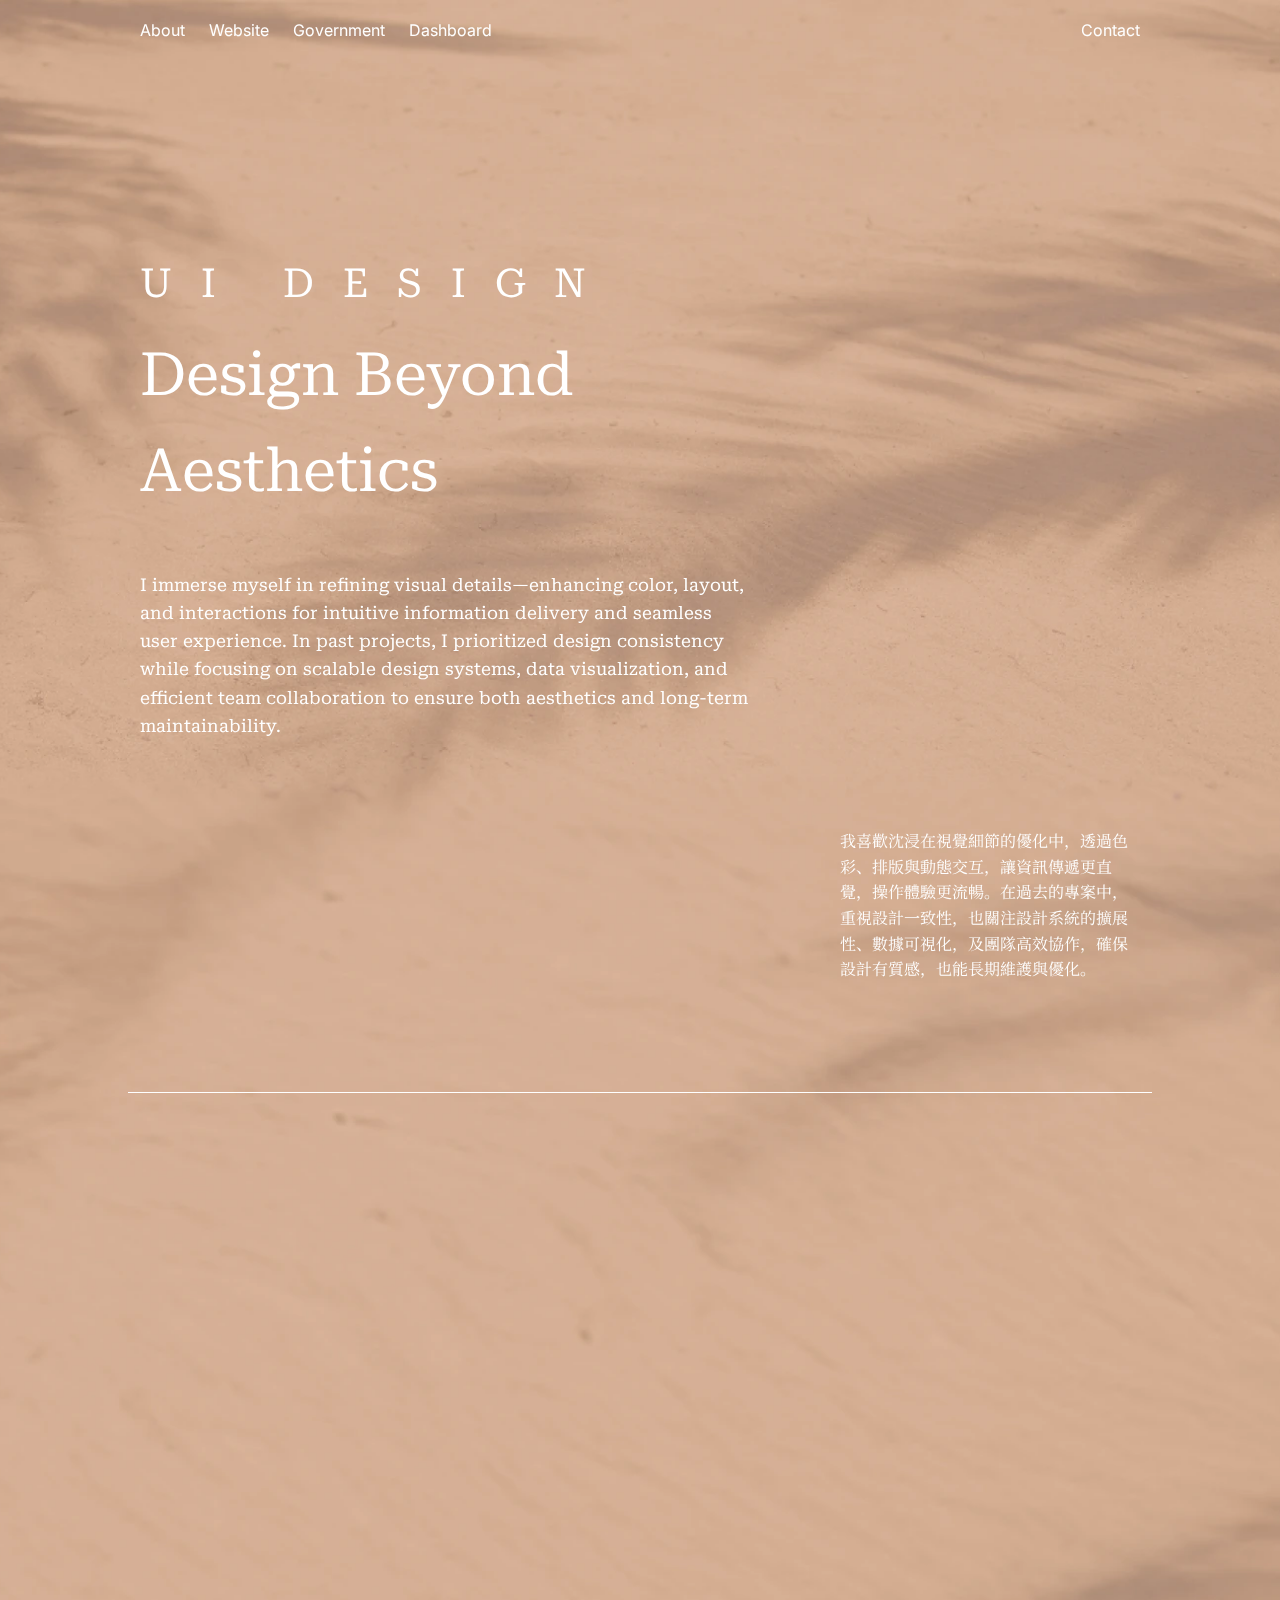
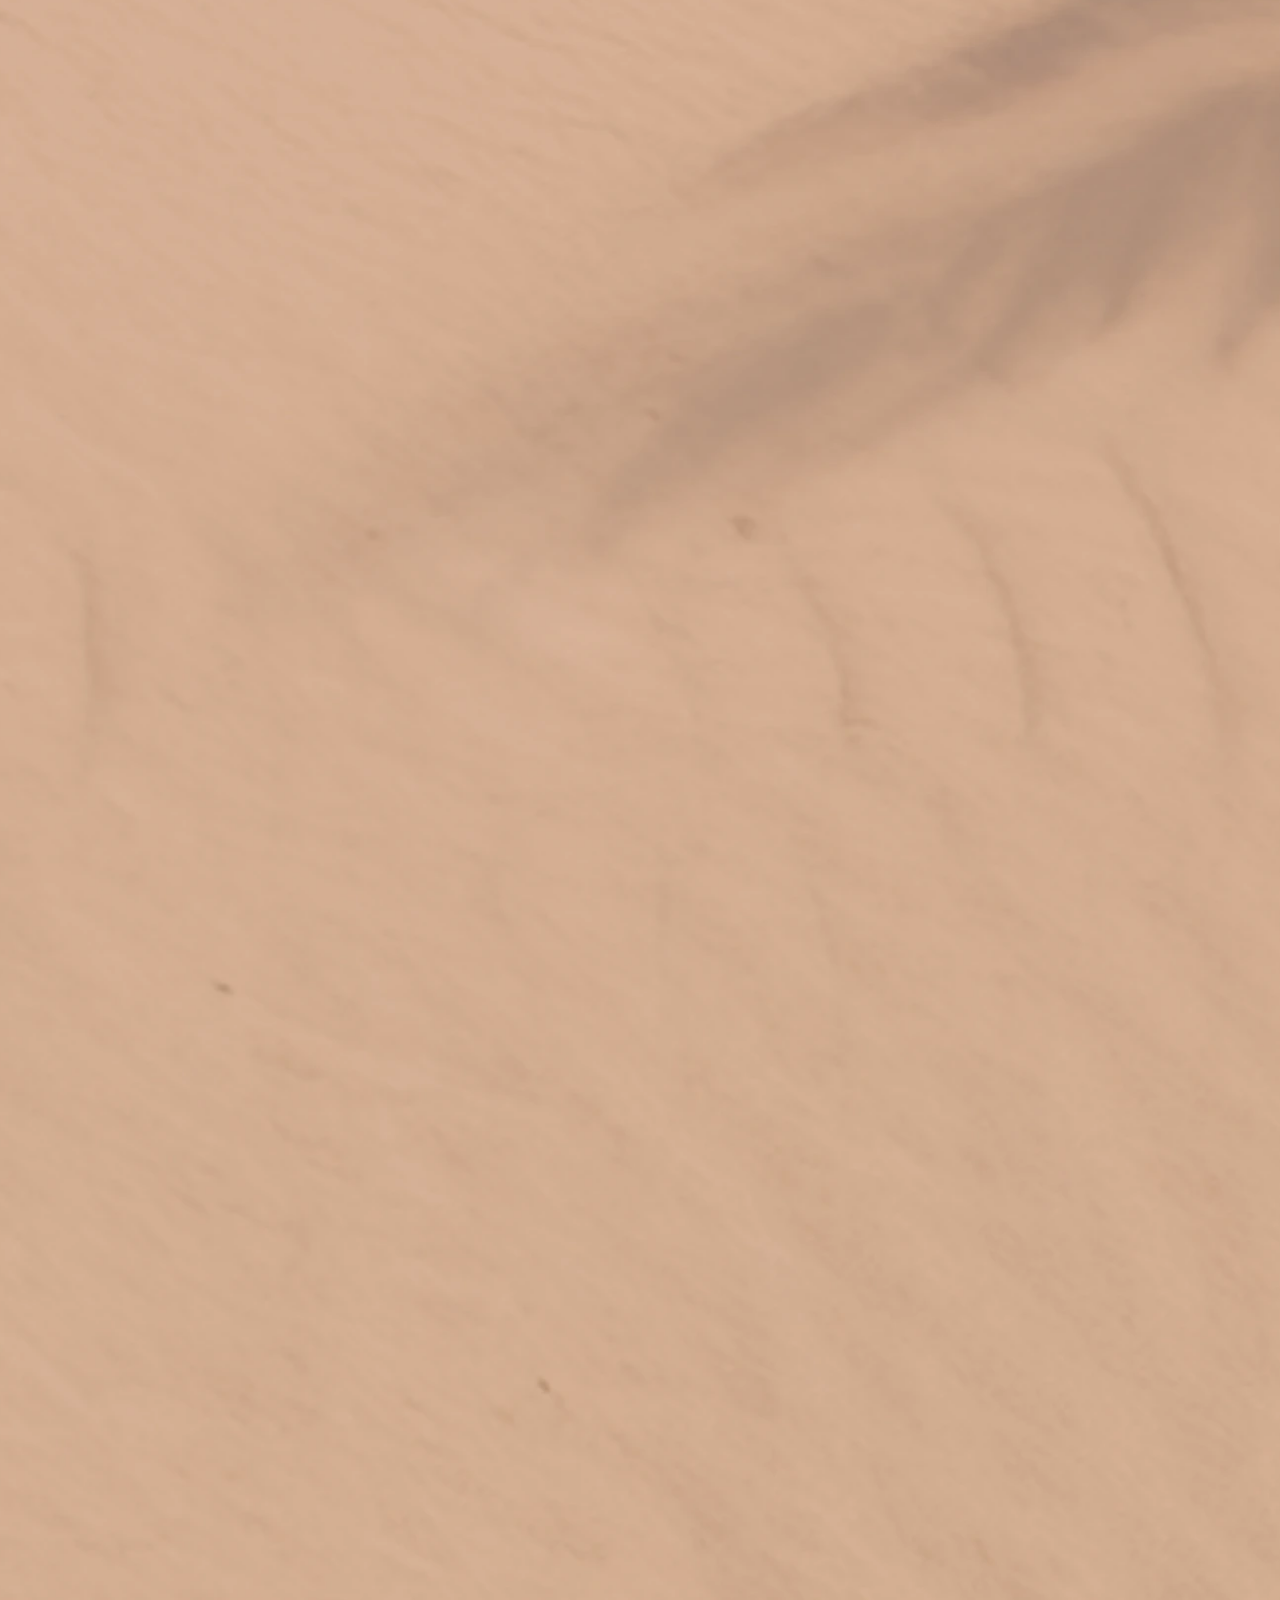
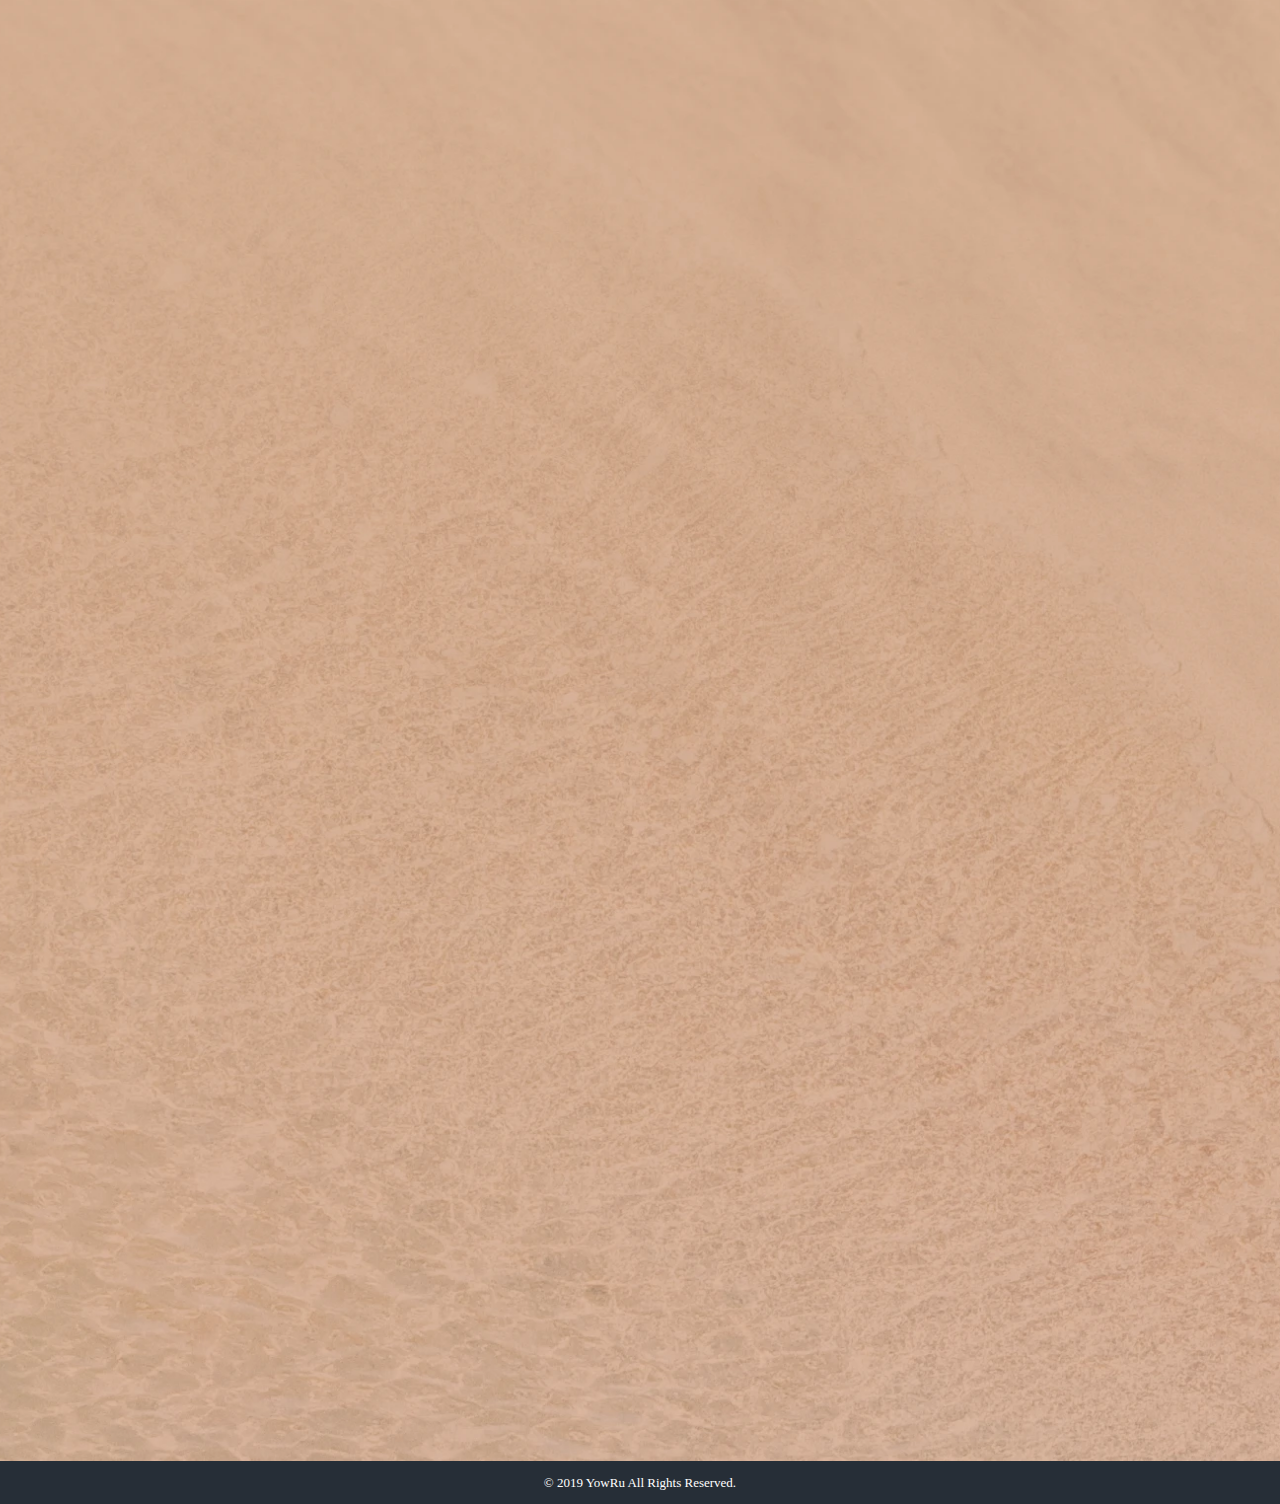
==== commit 7b902def: "Update index.html" ====
--- a/index.html
+++ b/index.html
@@ -37,39 +37,39 @@
             <p class="width" data-aos="fade-right">Website</p>
             <div class="flex">
                 <a class="content" href="https://chain-star-dev.jklkjnqscc.com/en-US" target="_blank" data-aos="fade-up">
-                    <div class="img"></div>
+                    <div class="img"><img src="img/web/chainStar.png" alt=""></div>
                       <p class="btn">ChainStar</p>
                 </a>
               <a class="content " href="https://yowru.github.io/LCYGroup/" target="_blank" data-aos="fade-up">
-                  <div class="img"></div>
+                  <div class="img"><img src="img/web/LCY.png" alt=""></div>
                   <p class="btn">LCY Group</p>
               </a>
               <a class="content " href="https://yowru.github.io/55688/" target="_blank"data-aos="fade-up">
-                  <div class="img"> </div>
+                  <div class="img"><img src="img/web/55688.png" alt=""></div>
                   <p class="btn">55688</p>
               </a>
               <a class="content " href="https://yowru.github.io/DoingArts/" target="_blank"data-aos="fade-up">
-                <div class="img"></div>
+                <div class="img"><img src="img/web/doing1.png" alt=""></div>
                 <p class="btn cn">多音藝術</p>
               </a>
               <a class="content " href="https://yowru.github.io/beautyShow/" target="_blank"data-aos="fade-up">
-                <div class="img"></div>
+                <div class="img"><img src="img/web/beauty2.png" alt=""></div>
                 <p class="btn cn">美容展</p>
               </a>
               <a class="content " href="https://yowru.github.io/digital1/" target="_blank"data-aos="fade-up">
-                <div class="img"></div>
+                <div class="img"><img src="img/web/digital.png" alt=""></div>
                 <p class="btn cn">聚聯行銷</p>
               </a>
               <a class="content " href="https://yowru.github.io/Kinvest/" target="_blank"data-aos="fade-up">
-                <div class="img"></div>
+                <div class="img"><img src="img/web/Kinvest.png" alt=""></div>
                 <p class="btn cn">高投國際</p>
               </a>
               <a class="content " href="https://yowru.github.io/GlobalCapitalGroup/" target="_blank"data-aos="fade-up">
-                <div class="img"></div>
+                <div class="img"><img src="img/web/global.png" alt=""></div>
                 <p class="btn cn">環球資本</p>
              </a>
              <a class="content " href="https://yowru.github.io/Jintai/" target="_blank"data-aos="fade-up">
-                <div class="img"></div>
+                <div class="img"><img src="img/web/Jintai.png" alt=""></div>
                 <p class="btn cn">金泰資產</p>
              </a>
             </div>
--- a/css/layout.css
+++ b/css/layout.css
@@ -8,7 +8,7 @@
     padding: 0;
     font-family: "Roboto Serif", serif;
     position: relative;
-    background: url('../img/bg.png') no-repeat top center;
+    background: url('../img/bg.webp') no-repeat top center;
     background-size: cover;
     color: #4E4E4E;
     color: #fff;
@@ -198,7 +198,7 @@
     font-size: 1rem;
     text-decoration: none;
     padding: 0 5px;
-    transition: all 1s;
+    transition: all 0.6s;
 }
 #about{
     max-width: 1440px;
@@ -265,6 +265,23 @@
     border-top:1px solid #fff;
     max-width: 1160px;
     padding: 140px 0 0;
+}
+#main>.r.website .flex .content:hover img{
+   transform:scale(1.2,1.2);
+}
+#main>.r.website .flex .content:hover {
+background: linear-gradient(to bottom right, rgba(255, 250, 247, 0.937) 0%,
+                            #d4a28295 50%) bottom right / 50% 50% no-repeat,
+    linear-gradient(to bottom left, rgba(255, 242, 234, 0.921) 0%,
+                    #cf9e7ea8 50%) bottom left / 50% 50% no-repeat,
+    linear-gradient(to top left, rgba(252, 229, 214, 0.961) 0%,
+                    #cf9e7eb1 50%) top left / 50% 50% no-repeat,
+    linear-gradient(to top right, rgb(253, 230, 215) 0%,
+                    #cf9e7ec7 50%) top right / 50% 50% no-repeat;
+                    border: 0.5px solid #ffffff49;
+}
+#main>.r.website .flex .content:hover p{
+    color:#fff;
 }
 #main>.r .width{
     margin-bottom: 68px;
@@ -293,6 +310,7 @@
     height: 230px;
     object-fit: cover;
     border-radius: 6px;
+    transform:scale(1,1);transition: all 1s ease-out;
 }
 #main>.r.website .img{
     border-bottom-left-radius: 0;
@@ -405,7 +423,7 @@
     max-width: 600px;
     margin: 0 auto;
     box-sizing: border-box;
-    border-radius: 24px;
+    border-radius: 20px;
  }           
  .flexWp .top{margin-bottom: 60px;}
  .flexWp .top .title{
